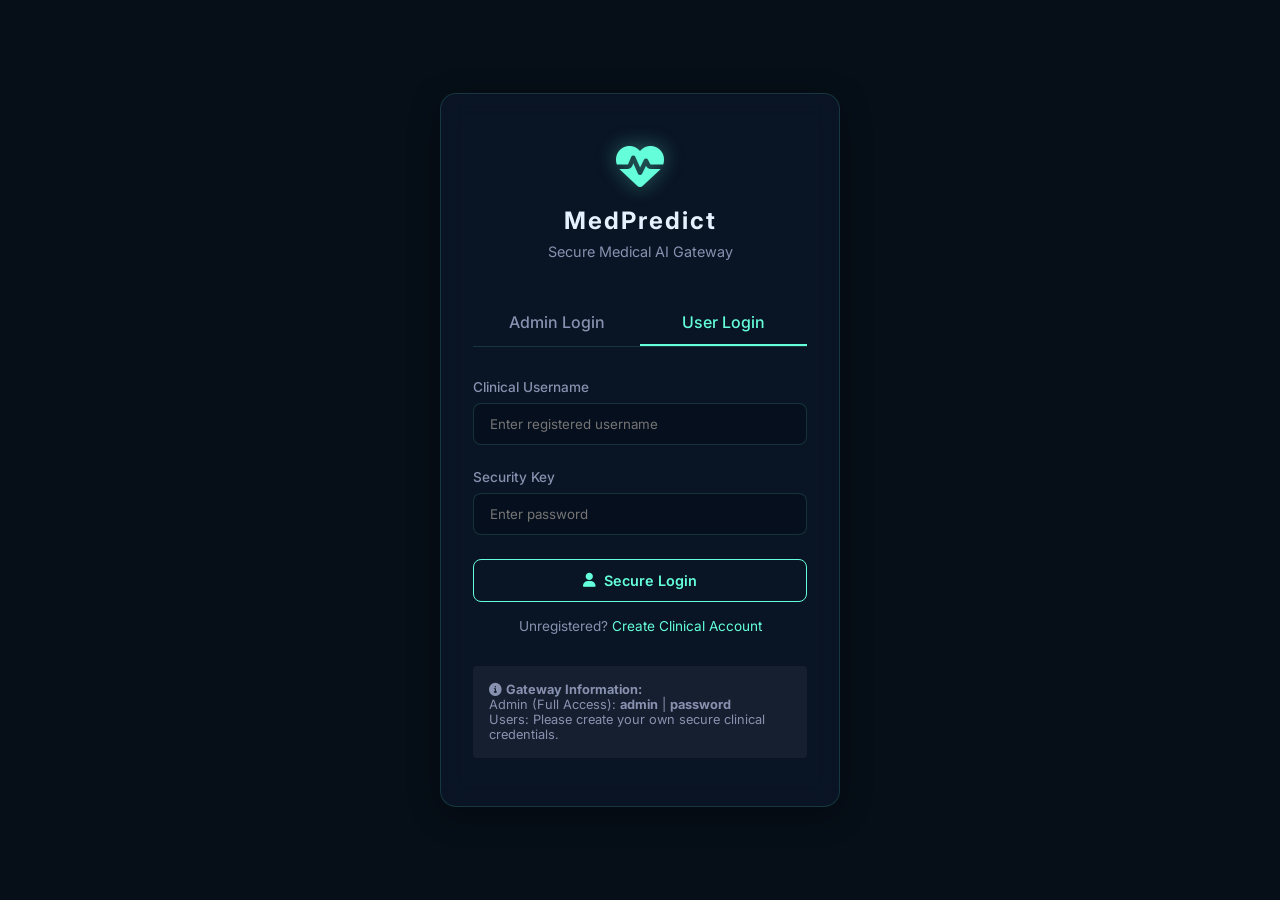
==== login.html @ 9437e0c1 "Initial commit" ====
<!DOCTYPE html>
<html lang="en">
<head>
    <meta charset="UTF-8">
    <meta name="viewport" content="width=device-width, initial-scale=1.0">
    <title>MedPredict | Secure Login</title>
    <!-- Google Fonts -->
    <link href="https://fonts.googleapis.com/css2?family=Inter:wght@300;400;500;600;700&display=swap" rel="stylesheet">
    <!-- FontAwesome -->
    <link rel="stylesheet" href="https://cdnjs.cloudflare.com/ajax/libs/font-awesome/6.4.0/css/all.min.css">
    <!-- Core Styles -->
    <link rel="stylesheet" href="styles.css">
    <style>
        .login-wrapper {
            display: flex;
            align-items: center;
            justify-content: center;
            min-height: 100vh;
            background: var(--bg-base);
            padding: 2rem;
        }
        .login-card {
            width: 100%;
            max-width: 400px;
            padding: 3rem 2rem;
            text-align: center;
            transition: transform 0.3s ease;
        }
        .login-header {
            margin-bottom: 2.5rem;
        }
        .login-logo {
            font-size: 3rem;
            color: var(--accent-cyan);
            filter: drop-shadow(0 0 10px var(--accent-cyan-glow));
            margin-bottom: 1rem;
        }
        .login-header h1 {
            font-size: 1.5rem;
            letter-spacing: 2px;
        }
        .login-header p {
            color: var(--text-muted);
            font-size: 0.9rem;
            margin-top: 0.5rem;
        }
        .input-group {
            margin-bottom: 1.5rem;
            text-align: left;
        }
        .input-group label {
            display: block;
            margin-bottom: 0.5rem;
            color: var(--text-muted);
            font-size: 0.85rem;
            font-weight: 500;
        }
        .input-field {
            width: 100%;
            background: rgba(0,0,0,0.2);
            border: 1px solid var(--panel-border);
            border-radius: var(--radius-md);
            padding: 0.75rem 1rem;
            color: #fff;
            outline: none;
            transition: var(--transition);
        }
        .input-field:focus {
            border-color: var(--accent-cyan);
            box-shadow: 0 0 8px rgba(100,255,218,0.2);
        }
        .login-btn {
            width: 100%;
            margin-top: 1rem;
            justify-content: center;
        }
        .error-msg {
            color: var(--danger);
            font-size: 0.85rem;
            margin-top: 1rem;
            min-height: 20px;
            display: none;
        }
        .credentials-hint {
            margin-top: 2rem;
            font-size: 0.8rem;
            color: var(--text-muted);
            background: rgba(255,255,255,0.05);
            padding: 1rem;
            border-radius: var(--radius-sm);
        }
        .login-tabs {
            display: flex;
            margin-bottom: 2rem;
            border-bottom: 1px solid var(--panel-border);
        }
        .tab-btn {
            flex: 1;
            padding: 0.75rem;
            background: none;
            border: none;
            border-bottom: 2px solid transparent;
            color: var(--text-muted);
            cursor: pointer;
            font-size: 1rem;
            font-weight: 500;
            transition: var(--transition);
        }
        .tab-btn.active {
            color: var(--accent-cyan);
            border-bottom-color: var(--accent-cyan);
        }
        .form-section {
            display: none;
        }
        .form-section.active {
            display: block;
        }
    </style>
</head>
<body>
    <div class="login-wrapper">
        <div class="glass-panel login-card">
            <div class="login-header">
                <i class="fa-solid fa-heart-pulse login-logo"></i>
                <h1>MedPredict</h1>
                <p>Secure Medical AI Gateway</p>
            </div>

            <div class="login-tabs">
                <button class="tab-btn" id="tab-admin">Admin Login</button>
                <button class="tab-btn active" id="tab-user">User Login</button>
            </div>
            
            <form id="admin-form" class="form-section">
                <div class="input-group">
                    <label>Admin Username</label>
                    <input type="text" id="admin-username" class="input-field" placeholder="Enter admin username" autocomplete="off" value="admin">
                </div>
                <div class="input-group">
                    <label>Admin Security Key</label>
                    <input type="password" id="admin-password" class="input-field" placeholder="Enter password" value="password">
                </div>
                
                <button type="submit" class="glow-btn login-btn">
                    <i class="fa-solid fa-user-shield"></i> Admin Login
                </button>
                <div id="admin-error-msg" class="error-msg">Invalid credentials. Access denied.</div>
            </form>

            <form id="user-form" class="form-section active">
                <div class="input-group">
                    <label>Clinical Username</label>
                    <input type="text" id="user-username" class="input-field" placeholder="Enter registered username" autocomplete="off">
                </div>
                <div class="input-group">
                    <label>Security Key</label>
                    <input type="password" id="user-password" class="input-field" placeholder="Enter password">
                </div>
                
                <button type="submit" class="glow-btn login-btn">
                    <i class="fa-solid fa-user"></i> Secure Login
                </button>
                
                <div id="user-error-msg" class="error-msg">Invalid credentials. Access denied.</div>
                
                <div style="margin-top: 1rem; font-size: 0.85rem; color: var(--text-muted);">
                    Unregistered? <a href="#" id="show-register-btn" style="color: var(--accent-cyan); text-decoration: none;">Create Clinical Account</a>
                </div>
            </form>

            <form id="register-form" class="form-section">
                <div class="input-group">
                    <label>New Clinical Username</label>
                    <input type="text" id="reg-username" class="input-field" placeholder="Choose a username" autocomplete="off">
                </div>
                <div class="input-group">
                    <label>New Security Key</label>
                    <input type="password" id="reg-password" class="input-field" placeholder="Create a strong password">
                </div>
                
                <button type="submit" class="glow-btn login-btn" style="background: rgba(16, 185, 129, 0.1); border-color: #10b981; color: #10b981;">
                    <i class="fa-solid fa-user-plus"></i> Register
                </button>
                
                <div id="reg-error-msg" class="error-msg"></div>
                <div id="reg-success-msg" style="color: #10b981; font-size: 0.85rem; margin-top: 1rem; display: none;">Registration successful! You may now login.</div>
                
                <div style="margin-top: 1rem; font-size: 0.85rem; color: var(--text-muted);">
                    Already registered? <a href="#" id="show-login-btn" style="color: var(--accent-cyan); text-decoration: none;">Return to Login</a>
                </div>
            </form>

            <div class="credentials-hint" style="text-align: left;">
                <i class="fa-solid fa-circle-info"></i> <strong>Gateway Information:</strong><br>
                Admin (Full Access): <strong>admin</strong> | <strong>password</strong><br>
                Users: Please create your own secure clinical credentials.
            </div>
        </div>
    </div>
    <script src="login.js"></script>
</body>
</html>
---- styles.css ----
:root {
    /* Color Palette - Premium Medical Cyber Dark */
    --bg-base: #060e17;
    --bg-gradient: linear-gradient(135deg, #0b192c 0%, #060e17 100%);
    --panel-bg: rgba(16, 32, 58, 0.4);
    --panel-border: rgba(100, 255, 218, 0.15);
    
    --accent-cyan: #64ffda;
    --accent-cyan-hover: #52e0c0;
    --accent-cyan-glow: rgba(100, 255, 218, 0.4);
    --accent-blue: #3b82f6;
    
    --text-main: #e6f1ff;
    --text-muted: #8892b0;
    --text-dark: #0a192f;

    --danger: #ef4444;
    --warning: #f59e0b;

    /* Metrics */
    --radius-lg: 16px;
    --radius-md: 8px;
    --radius-sm: 4px;
    --transition: all 0.3s cubic-bezier(0.4, 0, 0.2, 1);
}

* {
    margin: 0;
    padding: 0;
    box-sizing: border-box;
    font-family: 'Inter', sans-serif;
}

body {
    background: var(--bg-gradient);
    background-color: var(--bg-base);
    color: var(--text-main);
    min-height: 100vh;
    overflow-x: hidden;
}

/* Glassmorphism Utility */
.glass-panel {
    background: var(--panel-bg);
    backdrop-filter: blur(12px);
    -webkit-backdrop-filter: blur(12px);
    border: 1px solid var(--panel-border);
    border-radius: var(--radius-lg);
    box-shadow: 0 8px 32px 0 rgba(0, 0, 0, 0.3);
}

/* Layout */
.app-container {
    display: grid;
    grid-template-columns: 260px 1fr;
    min-height: 100vh;
}

/* Sidebar */
.sidebar {
    margin: 1rem;
    display: flex;
    flex-direction: column;
    padding: 1.5rem;
}

.brand {
    display: flex;
    align-items: center;
    gap: 1rem;
    margin-bottom: 2.5rem;
}

.brand h2 {
    font-size: 1.25rem;
    font-weight: 700;
    letter-spacing: 1px;
}

.logo-icon {
    font-size: 1.5rem;
    color: var(--accent-cyan);
    filter: drop-shadow(0 0 8px var(--accent-cyan-glow));
}

.nav-menu {
    display: flex;
    flex-direction: column;
    gap: 0.5rem;
    flex-grow: 1;
}

.nav-item {
    text-decoration: none;
    color: var(--text-muted);
    padding: 0.75rem 1rem;
    border-radius: var(--radius-md);
    display: flex;
    align-items: center;
    gap: 1rem;
    font-weight: 500;
    transition: var(--transition);
}

.nav-item i {
    width: 20px;
}

.nav-item:hover, .nav-item.active {
    background: rgba(100, 255, 218, 0.1);
    color: var(--accent-cyan);
}

.user-profile {
    display: flex;
    align-items: center;
    gap: 1rem;
    padding-top: 1.5rem;
    border-top: 1px solid var(--panel-border);
}

.avatar {
    width: 40px;
    height: 40px;
    border-radius: 50%;
    background: var(--accent-blue);
    display: flex;
    align-items: center;
    justify-content: center;
    font-weight: 600;
    font-size: 0.9rem;
}

.user-info {
    display: flex;
    flex-direction: column;
}

.user-name { font-size: 0.9rem; font-weight: 600; }
.user-role { font-size: 0.75rem; color: var(--text-muted); }

/* Main Content */
.main-content {
    padding: 1rem 2rem 2rem 1rem;
    display: flex;
    flex-direction: column;
    gap: 1.5rem;
}

/* Header */
.top-header {
    display: flex;
    justify-content: space-between;
    align-items: center;
    height: 60px;
}

.search-bar {
    display: flex;
    align-items: center;
    gap: 1rem;
    padding: 0.5rem 1rem;
    width: 300px;
    border-radius: 30px;
}

.search-bar input {
    background: none;
    border: none;
    outline: none;
    color: var(--text-main);
    width: 100%;
}

.search-bar input::placeholder { color: var(--text-muted); }

.header-actions {
    display: flex;
    gap: 1rem;
    align-items: center;
}

.icon-btn {
    width: 40px;
    height: 40px;
    border-radius: 50%;
    border: 1px solid var(--panel-border);
    background: var(--panel-bg);
    color: var(--text-main);
    cursor: pointer;
    position: relative;
    transition: var(--transition);
}

.icon-btn:hover { background: rgba(255,255,255,0.1); }

.notify-dot {
    position: absolute;
    top: 10px;
    right: 10px;
    width: 8px;
    height: 8px;
    background: var(--danger);
    border-radius: 50%;
    box-shadow: 0 0 5px var(--danger);
}

.primary-btn {
    background: var(--accent-cyan);
    color: var(--text-dark);
    border: none;
    padding: 0.5rem 1.25rem;
    border-radius: 30px;
    font-weight: 600;
    cursor: pointer;
    display: flex;
    align-items: center;
    gap: 0.5rem;
    transition: var(--transition);
}

.primary-btn:hover {
    background: var(--accent-cyan-hover);
    box-shadow: 0 0 15px var(--accent-cyan-glow);
}

/* Dashboard Grid */
.dashboard-grid {
    display: flex;
    flex-direction: column;
    gap: 1.5rem;
}

.welcome-section h1 { font-size: 1.75rem; font-weight: 700; margin-bottom: 0.25rem; }
.welcome-section p { color: var(--text-muted); font-size: 0.95rem; }

.analyzer-layout {
    display: grid;
    grid-template-columns: 1.2fr 1fr;
    gap: 1.5rem;
    align-items: start;
}

.main-panel {
    padding: 1.5rem;
    display: flex;
    flex-direction: column;
    height: 100%;
    min-height: 380px;
}

.panel-header {
    display: flex;
    justify-content: space-between;
    align-items: center;
    margin-bottom: 1.5rem;
}

.panel-header h3 {
    font-size: 1.1rem;
    display: flex;
    align-items: center;
    gap: 0.5rem;
    color: var(--accent-cyan);
}

.clear-btn {
    background: none;
    border: none;
    color: var(--text-muted);
    cursor: pointer;
    font-size: 0.85rem;
    transition: var(--transition);
}
.clear-btn:hover { color: var(--danger); text-decoration: underline; }

.status-badge {
    font-size: 0.75rem;
    background: rgba(255,255,255,0.1);
    padding: 0.25rem 0.75rem;
    border-radius: 20px;
    color: var(--text-muted);
}
.status-badge.active { background: rgba(100, 255, 218, 0.2); color: var(--accent-cyan); }

/* Symptom Input */
.symptom-input-container {
    position: relative;
    flex-grow: 1;
}

.tags-container {
    background: rgba(0,0,0,0.2);
    border: 1px solid var(--panel-border);
    border-radius: var(--radius-md);
    padding: 0.75rem;
    display: flex;
    flex-wrap: wrap;
    gap: 0.5rem;
    min-height: 120px;
    align-content: flex-start;
    cursor: text;
    transition: var(--transition);
}

.tags-container:focus-within { border-color: var(--accent-cyan); }

.tag {
    background: rgba(100, 255, 218, 0.15);
    color: var(--accent-cyan);
    border: 1px solid rgba(100, 255, 218, 0.3);
    padding: 0.25rem 0.75rem;
    border-radius: 20px;
    font-size: 0.85rem;
    display: flex;
    align-items: center;
    gap: 0.5rem;
    animation: fadeIn 0.3s ease;
}

.tag i { cursor: pointer; transition: color 0.2s; }
.tag i:hover { color: var(--text-main); }

#symptom-input {
    background: none;
    border: none;
    outline: none;
    color: var(--text-main);
    flex-grow: 1;
    min-width: 150px;
    padding: 0.25rem;
    font-size: 0.9rem;
}

.suggestions-dropdown {
    position: absolute;
    top: 100%;
    left: 0;
    width: 100%;
    margin-top: 0.5rem;
    max-height: 150px;
    overflow-y: auto;
    display: none;
    z-index: 10;
    padding: 0.5rem 0;
}

.suggestion-item {
    padding: 0.5rem 1rem;
    cursor: pointer;
    font-size: 0.9rem;
    transition: background 0.2s;
}
.suggestion-item:hover { background: rgba(100, 255, 218, 0.2); color: var(--accent-cyan); }

.action-footer {
    margin-top: 1.5rem;
    display: flex;
    justify-content: space-between;
    align-items: center;
    border-top: 1px solid var(--panel-border);
    padding-top: 1.25rem;
}

.helper-text { font-size: 0.8rem; color: var(--text-muted); }

.glow-btn {
    background: transparent;
    border: 1px solid var(--accent-cyan);
    color: var(--accent-cyan);
    padding: 0.75rem 1.5rem;
    border-radius: var(--radius-md);
    cursor: pointer;
    font-weight: 600;
    font-size: 0.9rem;
    display: flex;
    align-items: center;
    gap: 0.5rem;
    transition: var(--transition);
    position: relative;
    overflow: hidden;
}

.glow-btn:hover {
    background: var(--accent-cyan);
    color: var(--text-dark);
    box-shadow: 0 0 20px var(--accent-cyan-glow);
}
.glow-btn:disabled {
    opacity: 0.5;
    cursor: not-allowed;
    border-color: var(--text-muted);
    color: var(--text-muted);
}
.glow-btn:disabled:hover { background: transparent; box-shadow: none; }

/* Results Panel */
.results-content {
    flex-grow: 1;
    display: flex;
    flex-direction: column;
    justify-content: center;
    min-height: 200px;
}

.empty-state { text-align: center; color: var(--text-muted); }
.ghost-icon { font-size: 3rem; margin-bottom: 1rem; opacity: 0.2; }

.loader-container { text-align: center; }
.spinner {
    width: 40px; height: 40px;
    border: 3px solid rgba(100,255,218,0.1);
    border-top-color: var(--accent-cyan);
    border-radius: 50%;
    animation: spin 1s linear infinite;
    margin: 0 auto 1rem auto;
}

.predictions-list {
    display: flex;
    flex-direction: column;
    gap: 1rem;
    width: 100%;
}

.prediction-card {
    background: rgba(0,0,0,0.2);
    border: 1px solid rgba(100, 255, 218, 0.1);
    border-radius: var(--radius-md);
    padding: 1rem;
    position: relative;
    overflow: hidden;
}

.prediction-header {
    display: flex;
    justify-content: space-between;
    align-items: center;
    margin-bottom: 0.5rem;
}

.disease-name { font-weight: 600; font-size: 1.1rem; color: #fff; }
.match-score { font-weight: 700; color: var(--accent-cyan); }

.match-bar-bg {
    width: 100%; height: 6px;
    background: rgba(255,255,255,0.1);
    border-radius: 3px;
    overflow: hidden;
}
.match-bar-fill {
    height: 100%;
    background: var(--accent-cyan);
    border-radius: 3px;
    width: 0%;
    transition: width 1s cubic-bezier(0.4, 0, 0.2, 1);
}

.warning-indicator { margin-top: 0.5rem; font-size: 0.75rem; color: var(--warning); display: flex; align-items:center; gap: 4px;}

/* Bottom Cards */
.info-cards { display: grid; grid-template-columns: repeat(3, 1fr); gap: 1.5rem; }
.stat-card { padding: 1.25rem; display: flex; align-items: center; gap: 1rem; }
.stat-icon {
    width: 48px; height: 48px;
    background: rgba(100, 255, 218, 0.1);
    color: var(--accent-cyan);
    border-radius: 50%;
    display: flex; align-items: center; justify-content: center;
    font-size: 1.2rem;
}
.stat-details { display: flex; flex-direction: column; }
.stat-title { font-size: 0.8rem; color: var(--text-muted); }
.stat-value { font-size: 1.1rem; font-weight: 600; }
.neon-text { color: var(--accent-cyan); text-shadow: 0 0 10px var(--accent-cyan-glow); }

/* Animations */
@keyframes spin { to { transform: rotate(360deg); } }
@keyframes fadeIn { from { opacity: 0; transform: translateY(5px); } to { opacity: 1; transform: translateY(0); } }

/* Scrollbar styling */
::-webkit-scrollbar { width: 8px; }
::-webkit-scrollbar-track { background: var(--bg-base); }
::-webkit-scrollbar-thumb { background: rgba(100,255,218,0.2); border-radius: 4px; }
::-webkit-scrollbar-thumb:hover { background: rgba(100,255,218,0.4); }
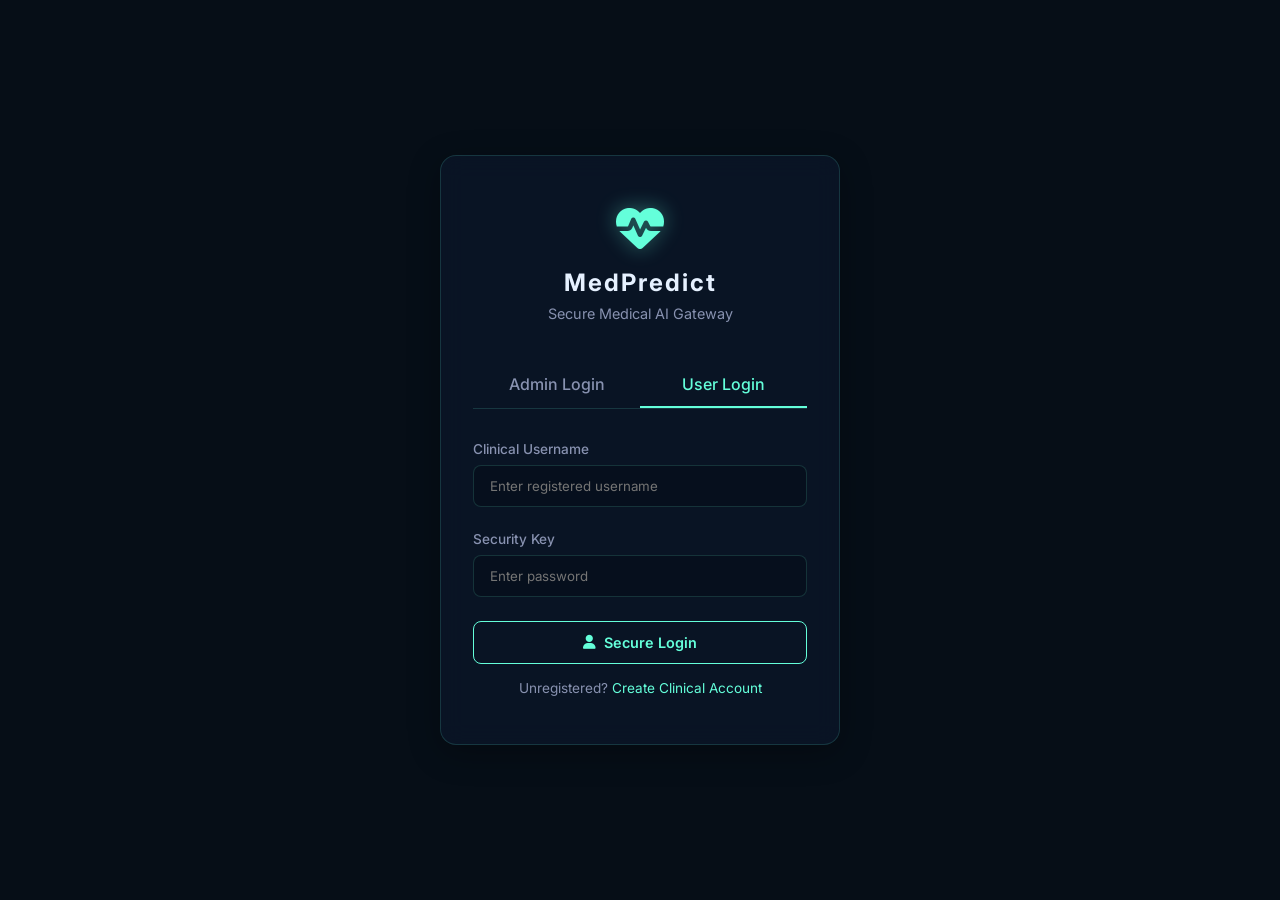
==== commit b8fd00f1: "Remove gateway info from login page" ====
--- a/login.html
+++ b/login.html
@@ -135,11 +135,11 @@
             <form id="admin-form" class="form-section">
                 <div class="input-group">
                     <label>Admin Username</label>
-                    <input type="text" id="admin-username" class="input-field" placeholder="Enter admin username" autocomplete="off" value="admin">
+                    <input type="text" id="admin-username" class="input-field" placeholder="Enter admin username" autocomplete="off">
                 </div>
                 <div class="input-group">
                     <label>Admin Security Key</label>
-                    <input type="password" id="admin-password" class="input-field" placeholder="Enter password" value="password">
+                    <input type="password" id="admin-password" class="input-field" placeholder="Enter password">
                 </div>
                 
                 <button type="submit" class="glow-btn login-btn">
@@ -191,11 +191,7 @@
                 </div>
             </form>
 
-            <div class="credentials-hint" style="text-align: left;">
-                <i class="fa-solid fa-circle-info"></i> <strong>Gateway Information:</strong><br>
-                Admin (Full Access): <strong>admin</strong> | <strong>password</strong><br>
-                Users: Please create your own secure clinical credentials.
-            </div>
+
         </div>
     </div>
     <script src="login.js"></script>
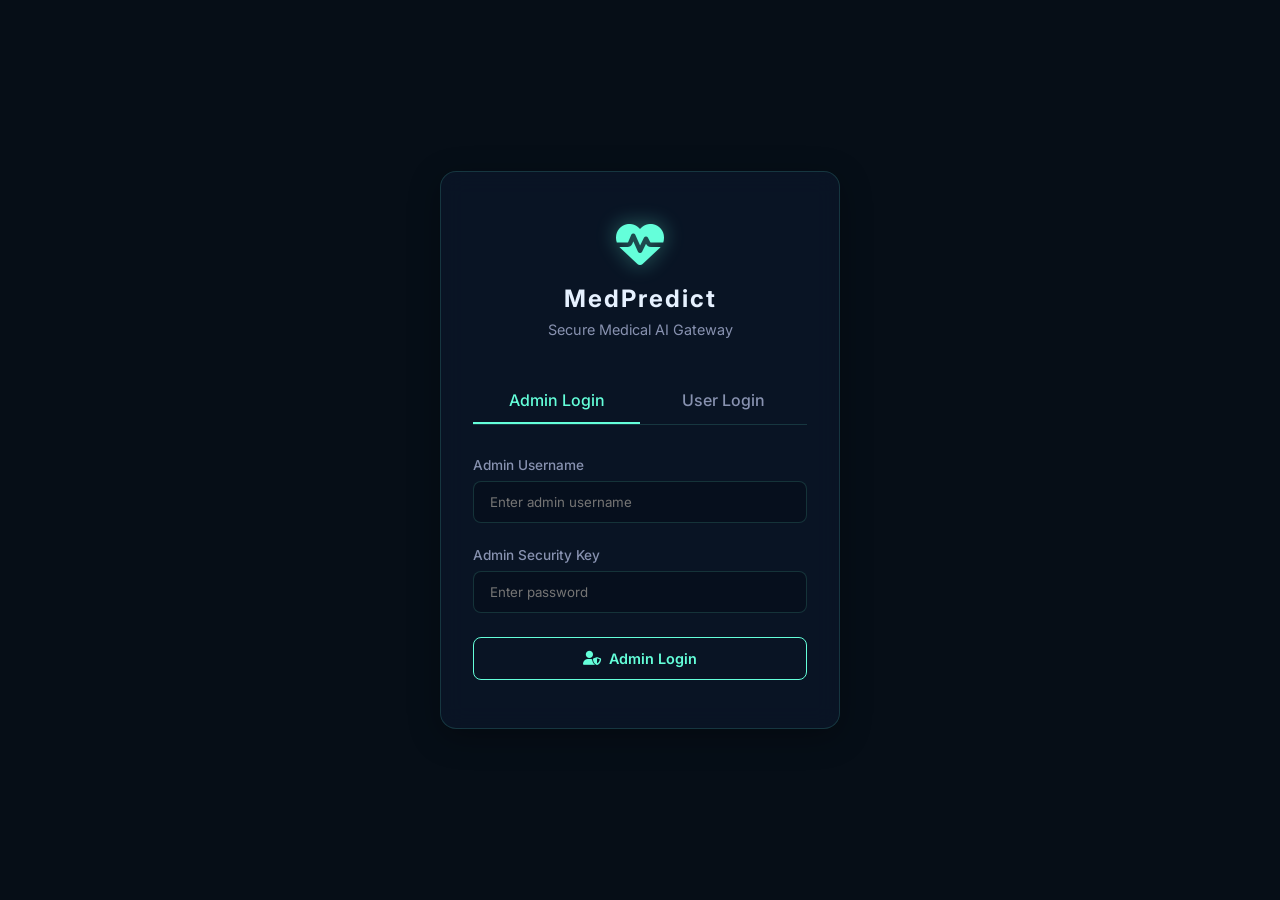
==== commit 040a4dc4: "Set Admin Login as default tab" ====
--- a/login.html
+++ b/login.html
@@ -128,11 +128,11 @@
             </div>
 
             <div class="login-tabs">
-                <button class="tab-btn" id="tab-admin">Admin Login</button>
-                <button class="tab-btn active" id="tab-user">User Login</button>
+                <button class="tab-btn active" id="tab-admin">Admin Login</button>
+                <button class="tab-btn" id="tab-user">User Login</button>
             </div>
             
-            <form id="admin-form" class="form-section">
+            <form id="admin-form" class="form-section active">
                 <div class="input-group">
                     <label>Admin Username</label>
                     <input type="text" id="admin-username" class="input-field" placeholder="Enter admin username" autocomplete="off">
@@ -148,7 +148,7 @@
                 <div id="admin-error-msg" class="error-msg">Invalid credentials. Access denied.</div>
             </form>
 
-            <form id="user-form" class="form-section active">
+            <form id="user-form" class="form-section">
                 <div class="input-group">
                     <label>Clinical Username</label>
                     <input type="text" id="user-username" class="input-field" placeholder="Enter registered username" autocomplete="off">
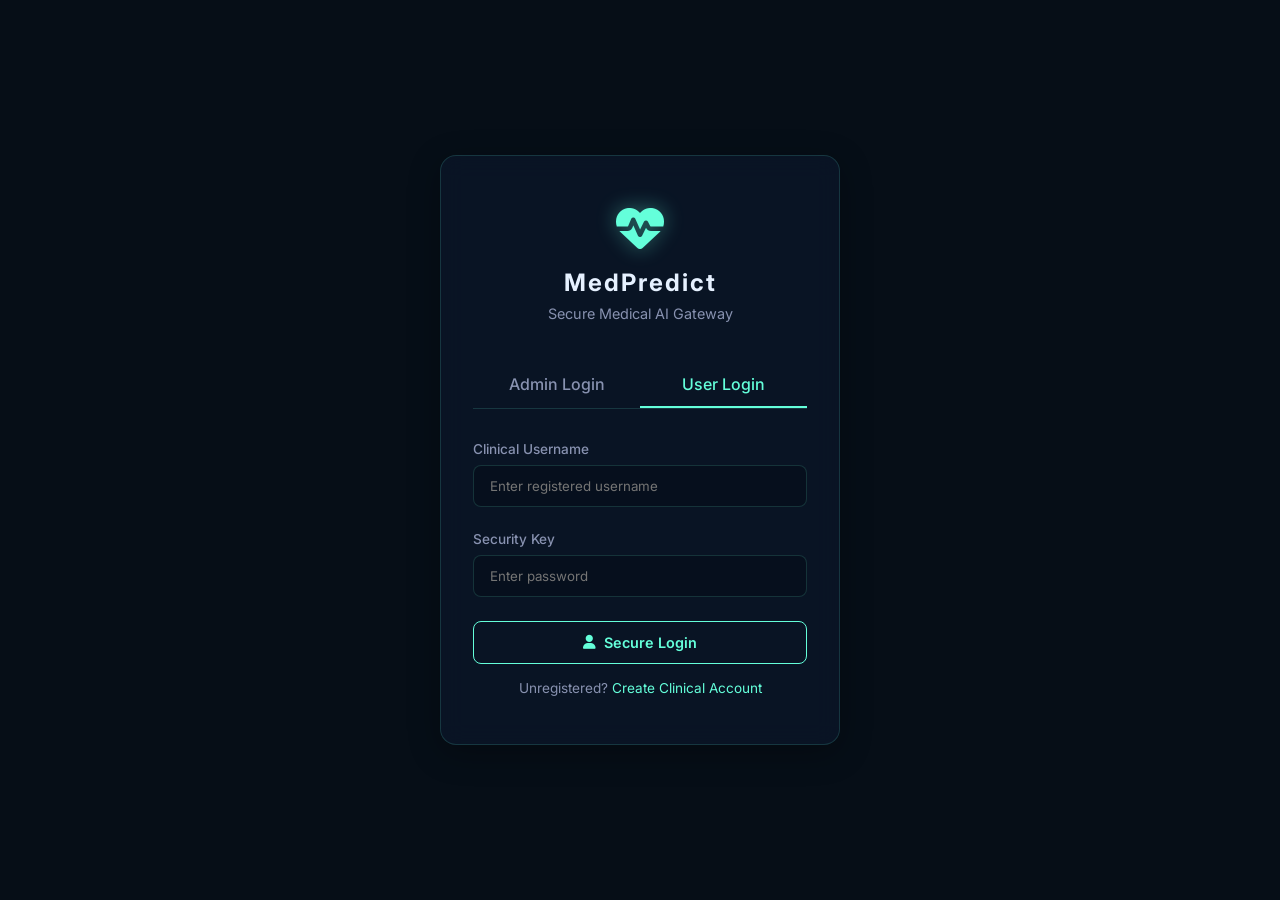
==== commit 89d2d477: "Revert "Set Admin Login as default tab" This reverts commit 040a4dc4cb7acb8feb325e5f21a37a4ed6ddd8ec" ====
--- a/login.html
+++ b/login.html
@@ -128,11 +128,11 @@
             </div>
 
             <div class="login-tabs">
-                <button class="tab-btn active" id="tab-admin">Admin Login</button>
-                <button class="tab-btn" id="tab-user">User Login</button>
+                <button class="tab-btn" id="tab-admin">Admin Login</button>
+                <button class="tab-btn active" id="tab-user">User Login</button>
             </div>
             
-            <form id="admin-form" class="form-section active">
+            <form id="admin-form" class="form-section">
                 <div class="input-group">
                     <label>Admin Username</label>
                     <input type="text" id="admin-username" class="input-field" placeholder="Enter admin username" autocomplete="off">
@@ -148,7 +148,7 @@
                 <div id="admin-error-msg" class="error-msg">Invalid credentials. Access denied.</div>
             </form>
 
-            <form id="user-form" class="form-section">
+            <form id="user-form" class="form-section active">
                 <div class="input-group">
                     <label>Clinical Username</label>
                     <input type="text" id="user-username" class="input-field" placeholder="Enter registered username" autocomplete="off">
